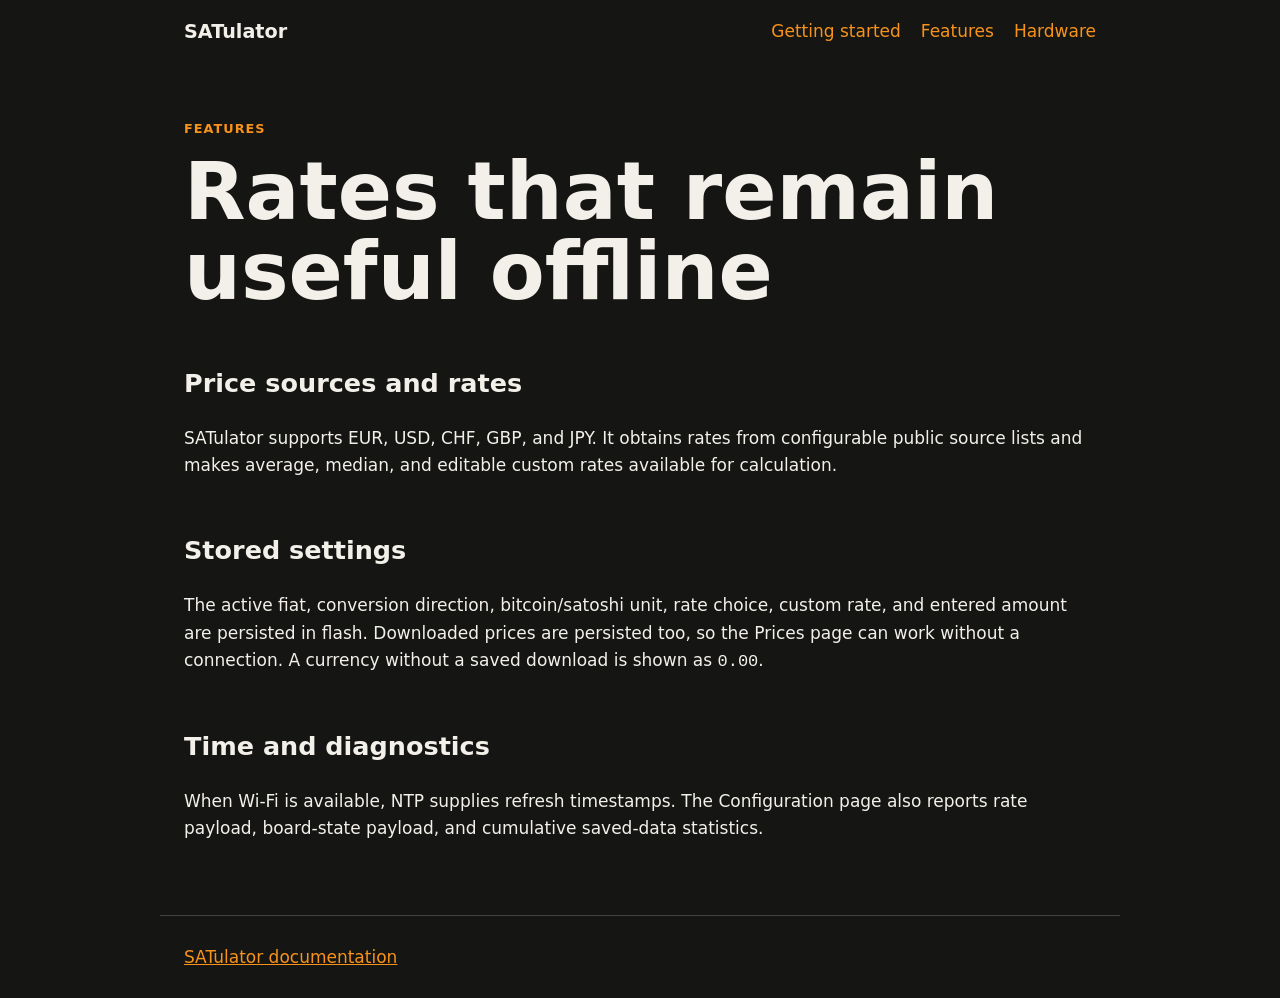
==== docs/features.html @ 911a1409 "build and publish artifacts, publish pages" ====
<!doctype html>
<html lang="en">
  <head><meta charset="utf-8"><meta name="viewport" content="width=device-width, initial-scale=1"><title>Features · SATulator</title><link rel="stylesheet" href="assets/site.css"></head>
  <body>
    <nav><a class="brand" href="index.html">SATulator</a><a href="getting-started.html">Getting started</a><a href="features.html">Features</a><a href="hardware.html">Hardware</a></nav>
    <main>
      <p class="eyebrow">Features</p><h1>Rates that remain useful offline</h1>
      <h2>Price sources and rates</h2>
      <p>SATulator supports EUR, USD, CHF, GBP, and JPY. It obtains rates from configurable public source lists and makes average, median, and editable custom rates available for calculation.</p>
      <h2>Stored settings</h2>
      <p>The active fiat, conversion direction, bitcoin/satoshi unit, rate choice, custom rate, and entered amount are persisted in flash. Downloaded prices are persisted too, so the Prices page can work without a connection. A currency without a saved download is shown as <code>0.00</code>.</p>
      <h2>Time and diagnostics</h2>
      <p>When Wi-Fi is available, NTP supplies refresh timestamps. The Configuration page also reports rate payload, board-state payload, and cumulative saved-data statistics.</p>
    </main><footer><a href="index.html">SATulator documentation</a></footer>
  </body>
</html>
---- docs/assets/site.css ----
:root { color-scheme: dark; --ink: #f3f0ea; --muted: #bcb7ae; --orange: #f7931a; --surface: #20201f; --line: #45433f; }
* { box-sizing: border-box; }
body { margin: 0; background: #151514; color: var(--ink); font: 17px/1.6 system-ui, sans-serif; }
nav, main, footer { max-width: 960px; margin: auto; padding-left: 24px; padding-right: 24px; }
nav { display: flex; gap: 20px; align-items: center; min-height: 64px; flex-wrap: wrap; }
a { color: var(--orange); } nav a { text-decoration: none; } .brand { color: var(--ink); font-weight: 800; font-size: 1.2rem; margin-right: auto; }
.hero { background: radial-gradient(circle at 80% 20%, #5b3510, transparent 40%), #20201f; border-bottom: 1px solid var(--line); }.hero-copy { max-width: 960px; margin: 60px auto 0; padding: 0 24px 80px; }
h1 { font-size: clamp(2.5rem, 7vw, 5rem); line-height: 1; margin: .15em 0; } h2 { margin-top: 2em; } .eyebrow { color: var(--orange); font-weight: 700; text-transform: uppercase; letter-spacing: .08em; font-size: .8rem; }
main { padding-top: 42px; padding-bottom: 56px; } .cards { display: grid; grid-template-columns: repeat(auto-fit, minmax(210px, 1fr)); gap: 18px; }.cards a { display: block; color: var(--ink); background: var(--surface); border: 1px solid var(--line); border-radius: 10px; padding: 8px 20px; text-decoration: none; }.cards h2 { color: var(--orange); margin-top: 1em; }
.button { display: inline-block; margin-top: 16px; padding: 10px 16px; border-radius: 6px; background: var(--orange); color: #211304; text-decoration: none; font-weight: 800; } pre { overflow-x: auto; padding: 18px; background: var(--surface); border-radius: 8px; } table { border-collapse: collapse; min-width: 280px; } th, td { border: 1px solid var(--line); padding: 8px 14px; text-align: left; } footer { border-top: 1px solid var(--line); color: var(--muted); padding-top: 28px; padding-bottom: 28px; }
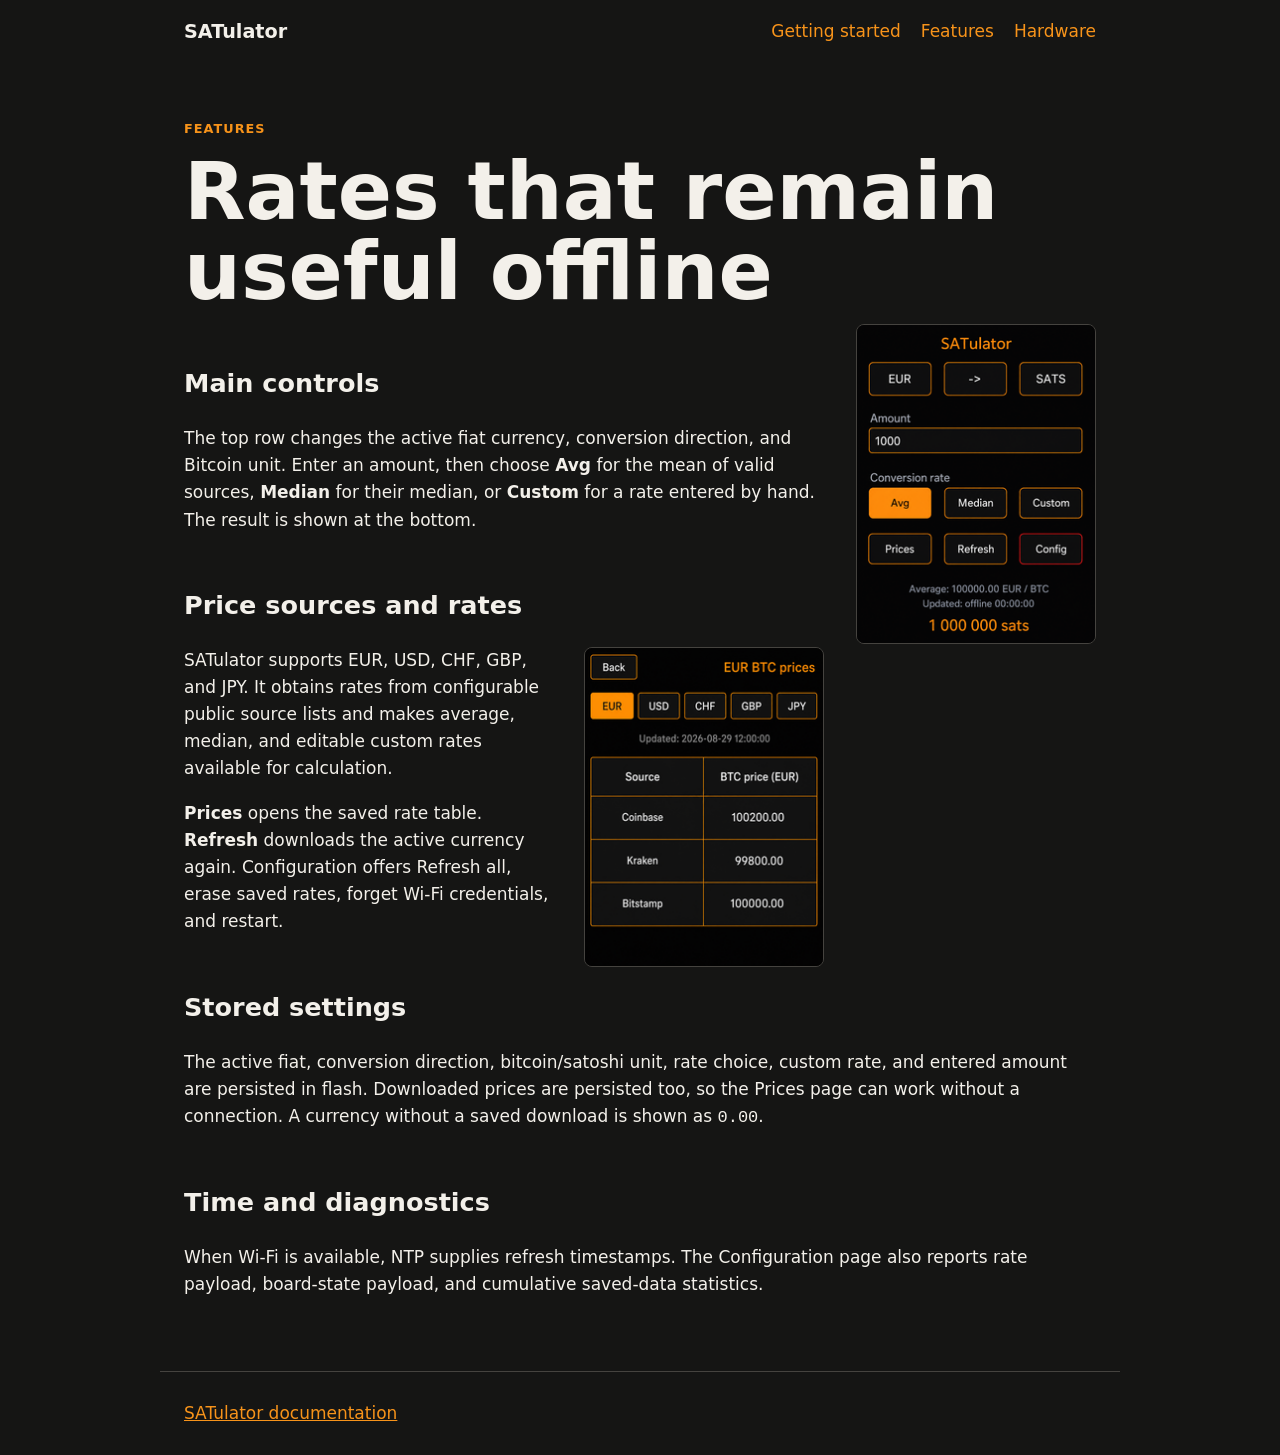
==== commit 77a2411c: "add script and better images" ====
--- a/docs/features.html
+++ b/docs/features.html
@@ -5,8 +5,13 @@
     <nav><a class="brand" href="index.html">SATulator</a><a href="getting-started.html">Getting started</a><a href="features.html">Features</a><a href="hardware.html">Hardware</a></nav>
     <main>
       <p class="eyebrow">Features</p><h1>Rates that remain useful offline</h1>
+      <img class="ui-shot" src="assets/satulator-gui.png" width="240" height="320" alt="SATulator main conversion screen">
+      <h2>Main controls</h2>
+      <p>The top row changes the active fiat currency, conversion direction, and Bitcoin unit. Enter an amount, then choose <strong>Avg</strong> for the mean of valid sources, <strong>Median</strong> for their median, or <strong>Custom</strong> for a rate entered by hand. The result is shown at the bottom.</p>
       <h2>Price sources and rates</h2>
+      <img class="doc-shot" src="assets/satulator-prices.png" width="240" height="320" alt="SATulator saved EUR Bitcoin prices screen">
       <p>SATulator supports EUR, USD, CHF, GBP, and JPY. It obtains rates from configurable public source lists and makes average, median, and editable custom rates available for calculation.</p>
+      <p><strong>Prices</strong> opens the saved rate table. <strong>Refresh</strong> downloads the active currency again. Configuration offers Refresh all, erase saved rates, forget Wi-Fi credentials, and restart.</p>
       <h2>Stored settings</h2>
       <p>The active fiat, conversion direction, bitcoin/satoshi unit, rate choice, custom rate, and entered amount are persisted in flash. Downloaded prices are persisted too, so the Prices page can work without a connection. A currency without a saved download is shown as <code>0.00</code>.</p>
       <h2>Time and diagnostics</h2>
--- a/docs/assets/site.css
+++ b/docs/assets/site.css
@@ -8,3 +8,4 @@
 h1 { font-size: clamp(2.5rem, 7vw, 5rem); line-height: 1; margin: .15em 0; } h2 { margin-top: 2em; } .eyebrow { color: var(--orange); font-weight: 700; text-transform: uppercase; letter-spacing: .08em; font-size: .8rem; }
 main { padding-top: 42px; padding-bottom: 56px; } .cards { display: grid; grid-template-columns: repeat(auto-fit, minmax(210px, 1fr)); gap: 18px; }.cards a { display: block; color: var(--ink); background: var(--surface); border: 1px solid var(--line); border-radius: 10px; padding: 8px 20px; text-decoration: none; }.cards h2 { color: var(--orange); margin-top: 1em; }
 .button { display: inline-block; margin-top: 16px; padding: 10px 16px; border-radius: 6px; background: var(--orange); color: #211304; text-decoration: none; font-weight: 800; } pre { overflow-x: auto; padding: 18px; background: var(--surface); border-radius: 8px; } table { border-collapse: collapse; min-width: 280px; } th, td { border: 1px solid var(--line); padding: 8px 14px; text-align: left; } footer { border-top: 1px solid var(--line); color: var(--muted); padding-top: 28px; padding-bottom: 28px; }
+.screen-preview { display: flex; align-items: center; gap: 48px; margin: 64px 0; padding: 28px; background: var(--surface); border: 1px solid var(--line); border-radius: 12px; }.screen-preview img, .ui-shot, .doc-shot, .hardware-gallery img { border: 1px solid var(--line); border-radius: 8px; }.screen-preview h2 { margin-top: .25em; }.screen-preview > div { max-width: 500px; }.ui-shot, .doc-shot { float: right; margin: 0 0 24px 32px; }.hardware-gallery { display: flex; gap: 24px; align-items: flex-start; margin: 32px 0 12px; }.hardware-gallery figure { flex: 1; margin: 0; }.hardware-gallery img { display: block; width: 100%; height: auto; }.hardware-gallery figcaption { margin-top: 8px; color: var(--muted); font-size: .8rem; line-height: 1.4; }@media (max-width: 620px) { .screen-preview, .hardware-gallery { align-items: flex-start; flex-direction: column; gap: 20px; }.ui-shot, .doc-shot { float: none; display: block; margin: 0 auto 24px; }.hardware-gallery figure { width: 100%; } }
